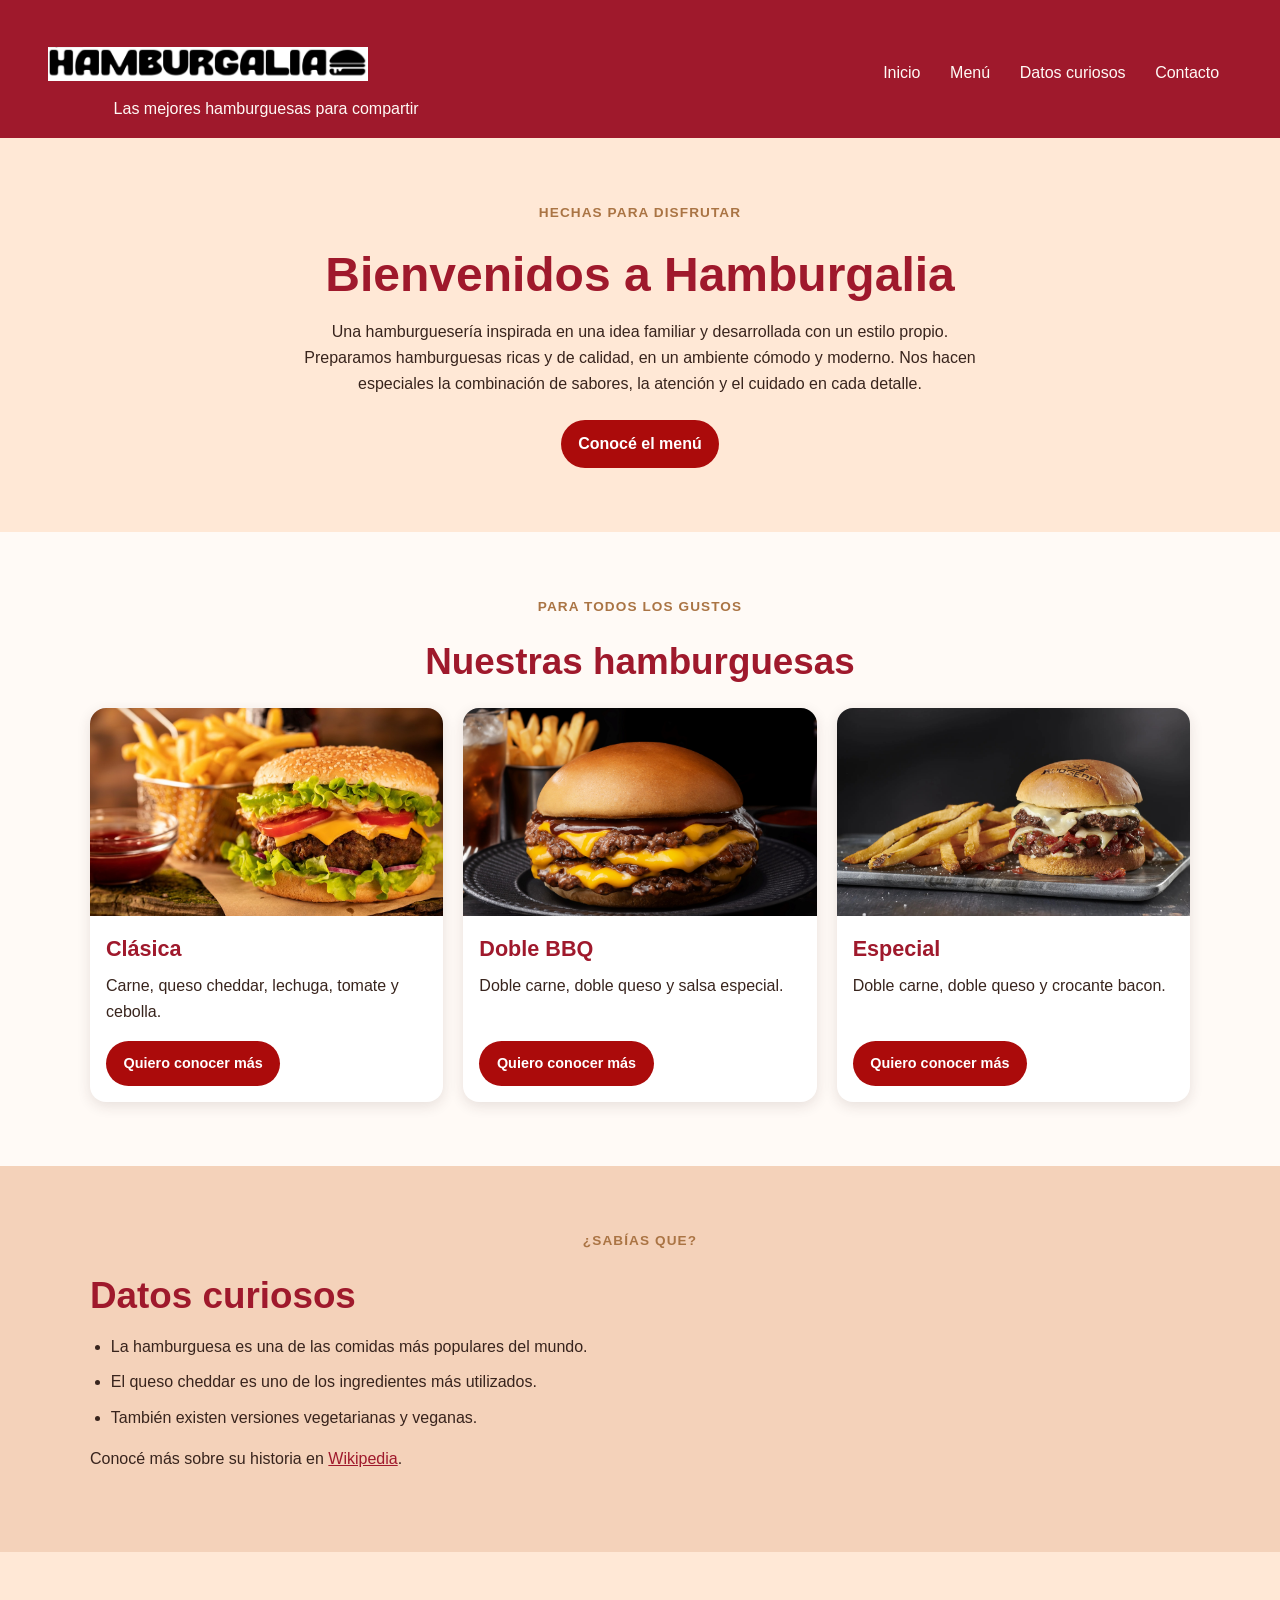
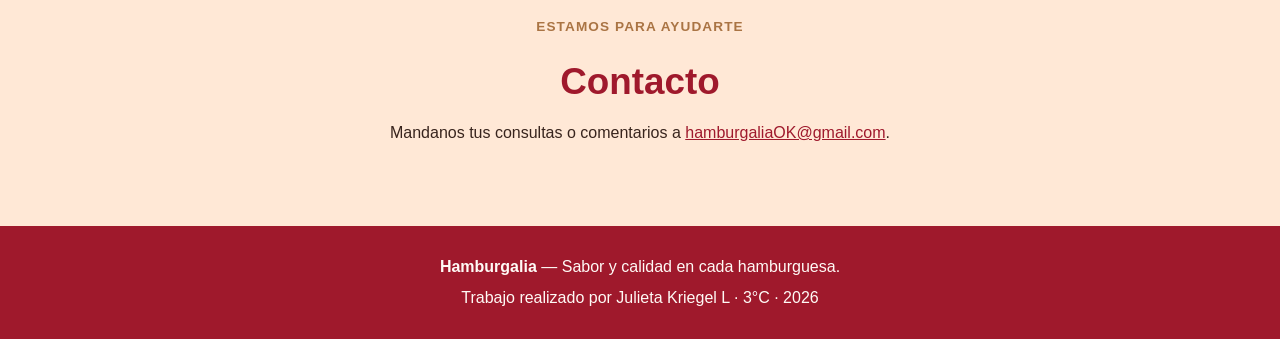
==== index.html @ 302d710f "." ====
<!DOCTYPE html>
<html lang="es">
<head>
    <meta charset="UTF-8">
    <meta name="viewport" content="width=device-width, initial-scale=1.0">
    <meta name="description" content="Hamburgalia: hamburguesas ricas para compartir.">
    <title>Hamburgalia | Sabor para compartir</title>
    <link rel="stylesheet" href="styles.css">
</head>
<body>
    <header class="encabezado" id="inicio">
        <a class="marca" href="#inicio" aria-label="Hamburgalia, inicio">
            <img src="LogoHam.png" alt="Logo de Hamburgalia">
        </a>
        <p class="eslogan">Las mejores hamburguesas para compartir</p>
        <nav class="navegacion" aria-label="Navegación principal">
            <ul>
                <li><a href="#inicio">Inicio</a></li>
                <li><a href="#menu">Menú</a></li>
                <li><a href="#datos-curiosos">Datos curiosos</a></li>
                <li><a href="#contacto">Contacto</a></li>
            </ul>
        </nav>
    </header>

    <main>
        <section class="bienvenida seccion" aria-labelledby="titulo-bienvenida">
            <p class="etiqueta">Hechas para disfrutar</p>
            <h1 id="titulo-bienvenida">Bienvenidos a Hamburgalia</h1>
            <p>Una hamburguesería inspirada en una idea familiar y desarrollada con un estilo propio. Preparamos hamburguesas ricas y de calidad, en un ambiente cómodo y moderno. Nos hacen especiales la combinación de sabores, la atención y el cuidado en cada detalle.</p>
            <a class="boton" href="#menu">Conocé el menú</a>
        </section>

        <section class="seccion menu" id="menu" aria-labelledby="titulo-menu">
            <p class="etiqueta">Para todos los gustos</p>
            <h2 id="titulo-menu">Nuestras hamburguesas</h2>
            <div class="tarjetas">
                <article class="tarjeta">
                    <img src="HamClasica.jpg" alt="Hamburguesa clásica con queso, lechuga y tomate" loading="lazy">
                    <div class="tarjeta-contenido">
                        <h3>Clásica</h3>
                        <p>Carne, queso cheddar, lechuga, tomate y cebolla.</p>
                        <a class="enlace-boton" href="#contacto">Quiero conocer más</a>
                    </div>
                </article>
                <article class="tarjeta">
                    <img src="HamDoble.jpg" alt="Hamburguesa doble con queso y salsa BBQ" loading="lazy">
                    <div class="tarjeta-contenido">
                        <h3>Doble BBQ</h3>
                        <p>Doble carne, doble queso y salsa especial.</p>
                        <a class="enlace-boton" href="#contacto">Quiero conocer más</a>
                    </div>
                </article>
                <article class="tarjeta">
                    <img src="HamEspecial.jpg" alt="Hamburguesa especial con doble carne, queso y bacon" loading="lazy">
                    <div class="tarjeta-contenido">
                        <h3>Especial</h3>
                        <p>Doble carne, doble queso y crocante bacon.</p>
                        <a class="enlace-boton" href="#contacto">Quiero conocer más</a>
                    </div>
                </article>
            </div>
        </section>

        <section class="seccion curiosidades" id="datos-curiosos" aria-labelledby="titulo-datos">
            <p class="etiqueta">¿Sabías que?</p>
            <h2 id="titulo-datos">Datos curiosos</h2>
            <ul>
                <li>La hamburguesa es una de las comidas más populares del mundo.</li>
                <li>El queso cheddar es uno de los ingredientes más utilizados.</li>
                <li>También existen versiones vegetarianas y veganas.</li>
            </ul>
            <p>Conocé más sobre su historia en <a href="https://es.wikipedia.org/wiki/Hamburguesa" target="_blank" rel="noopener noreferrer">Wikipedia</a>.</p>
        </section>

        <section class="seccion contacto" id="contacto" aria-labelledby="titulo-contacto">
            <p class="etiqueta">Estamos para ayudarte</p>
            <h2 id="titulo-contacto">Contacto</h2>
            <p>Mandanos tus consultas o comentarios a <a href="mailto:hamburgaliaOK@gmail.com">hamburgaliaOK@gmail.com</a>.</p>
        </section>
    </main>

    <footer class="pie">
        <p><strong>Hamburgalia</strong> — Sabor y calidad en cada hamburguesa.</p>
        <p>Trabajo realizado por Julieta Kriegel L · 3°C · 2026</p>
    </footer>
</body>
</html>
---- styles.css ----
:root {
    --crema: #FFE8D6;
    --rojo-oscuro: #9F192C;
    --rojo: #AB0B0B;
    --marron: #AA7444;
    --texto: #38241d;
    --blanco: #fffaf6;
    --fuente: "Rubik", Arial, sans-serif;
    --espacio: 1rem;
    --radio: 1rem;
}

* { box-sizing: border-box; }

html { scroll-behavior: smooth; }

body {
    margin: 0;
    background: var(--crema);
    color: var(--texto);
    font-family: var(--fuente);
    line-height: 1.6;
}

img { display: block; max-width: 100%; }

a { color: var(--rojo-oscuro); }
a:hover { color: var(--rojo); }
a:focus-visible, .boton:focus-visible, .enlace-boton:focus-visible {
    outline: 3px solid var(--marron);
    outline-offset: 3px;
}

.encabezado {
    padding: 1.5rem var(--espacio) 1rem;
    background: var(--rojo-oscuro);
    color: var(--blanco);
    text-align: center;
}

.marca {
    display: inline-flex;
    align-items: center;
    justify-content: center;
    gap: .6rem;
    color: var(--blanco);
    font-size: 1.8rem;
    font-weight: 800;
    text-decoration: none;
}

.marca img { width: 20rem; height: 5rem; object-fit: contain; }
.eslogan { margin: .2rem 0 1rem; }

.navegacion ul {
    display: flex;
    flex-direction: column;
    gap: .25rem;
    margin: 0;
    padding: 0;
    list-style: none;
}

.navegacion a {
    display: block;
    padding: .55rem .8rem;
    border-radius: 2rem;
    color: var(--blanco);
    text-decoration: none;
    transition: background-color .2s, transform .2s;
}

.navegacion a:hover { background: var(--rojo); transform: translateY(-2px); }

.seccion { padding: 3rem var(--espacio); }
.seccion h1, .seccion h2 { margin: 0 0 1rem; color: var(--rojo-oscuro); line-height: 1.2; }
.seccion h1 { font-size: clamp(2rem, 8vw, 3rem); }
.seccion h2 { font-size: clamp(1.7rem, 6vw, 2.3rem); }
.seccion p { max-width: 42rem; }

.bienvenida { text-align: center; }
.bienvenida > p:not(.etiqueta) { margin: 0 auto 1.5rem; }
.etiqueta {text-align: center; margin: 0 auto 1.4rem; color: var(--marron); font-size: .85rem; font-weight: 700; letter-spacing: .08em; text-transform: uppercase; }

.boton, .enlace-boton {
    display: inline-block;
    padding: .7rem 1.1rem;
    border-radius: 2rem;
    background: var(--rojo);
    color: white;
    font-weight: 600;
    text-decoration: none;
    transition: background-color .2s, transform .2s;
}

.boton:hover, .enlace-boton:hover { background: var(--rojo-oscuro); color: white; transform: translateY(-2px); }

.menu { background: var(--blanco); text-align: center; }
.menu > .etiqueta { margin-top: 0; }
.tarjetas { display: grid; grid-template-columns: 1fr; gap: 1.25rem; margin-top: 1.5rem; text-align: left; }
.tarjeta { overflow: hidden; border-radius: var(--radio); background: white; box-shadow: 0 4px 14px rgb(56 36 29 / 12%); }
.tarjeta img { width: 100%; height: 13rem; object-fit: cover; }
.tarjeta-contenido { padding: 1rem; }
.tarjeta h3 { margin: 0 0 .4rem; color: var(--rojo-oscuro); font-size: 1.35rem; }
.tarjeta p { min-height: 3.2rem; margin: 0 0 1rem; }
.enlace-boton { font-size: .9rem; }

.curiosidades { background: #f4d2ba; }
.curiosidades ul { padding-left: 1.3rem; }
.curiosidades li { margin-bottom: .6rem; }
.contacto { text-align: center; }
.contacto p { margin-right: auto; margin-left: auto; }
.pie { padding: 1.5rem var(--espacio); background: var(--rojo-oscuro); color: var(--blanco); text-align: center; }
.pie p { margin: .3rem 0; }

/* En tabletas, las tarjetas se acomodan en dos columnas. */
@media (min-width: 600px) {
    :root { --espacio: 2rem; }
    .navegacion ul { flex-direction: row; justify-content: center; flex-wrap: wrap; }
    .tarjetas { grid-template-columns: repeat(2, minmax(0, 1fr)); }
    .seccion { padding-top: 4rem; padding-bottom: 4rem; }
}

/* En computadoras, el menÃº queda horizontal y entran tres tarjetas por fila. */
@media (min-width: 900px) {
    :root { --espacio: 3rem; }
    .encabezado { display: grid; grid-template-columns: 1fr auto; align-items: center; text-align: left; }
    .marca { justify-content: flex-start; }
    .eslogan { grid-column: 1; margin: -.5rem 0 0 4.1rem; }
    .navegacion { grid-column: 2; grid-row: 1 / span 2; }
    .navegacion ul { justify-content: flex-end; }
    .tarjetas { grid-template-columns: repeat(3, minmax(0, 1fr)); max-width: 1100px; margin-right: auto; margin-left: auto; }
    .seccion { padding-right: max(var(--espacio), calc((100% - 1100px) / 2)); padding-left: max(var(--espacio), calc((100% - 1100px) / 2)); }
}
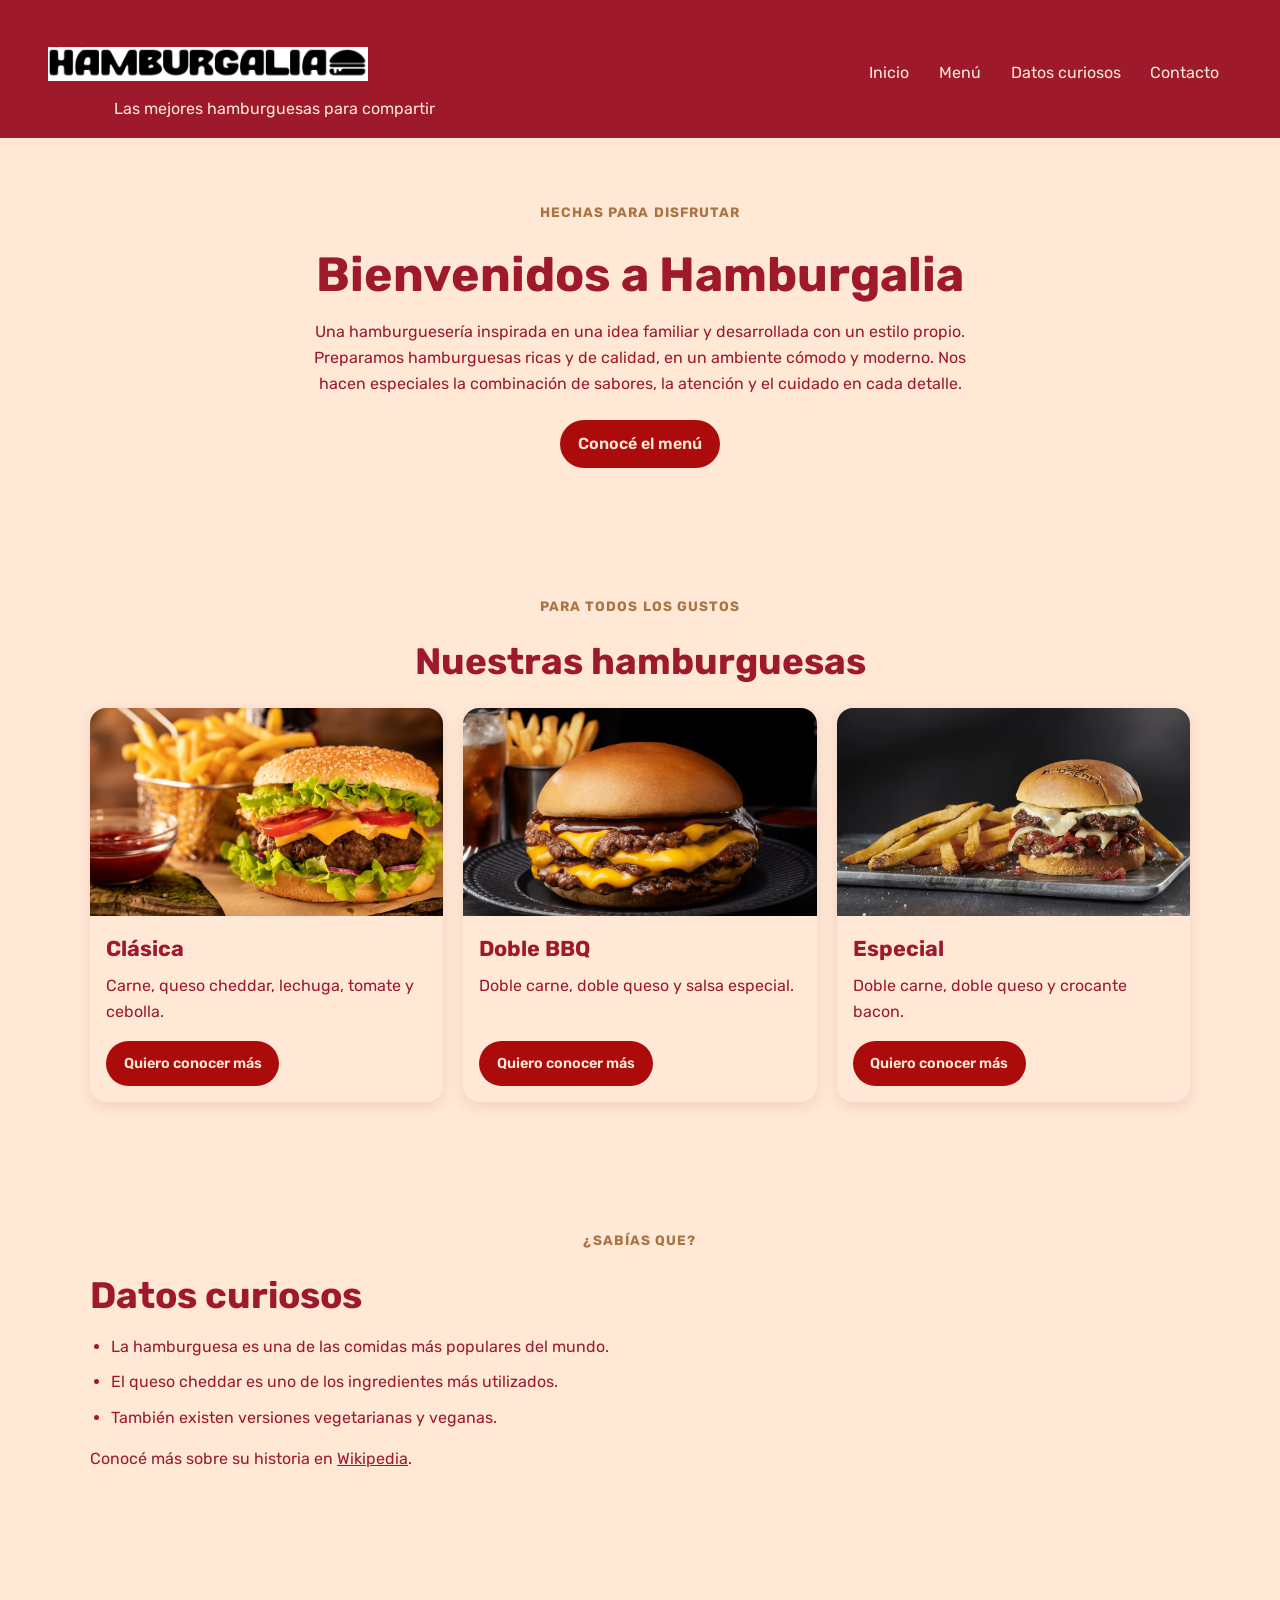
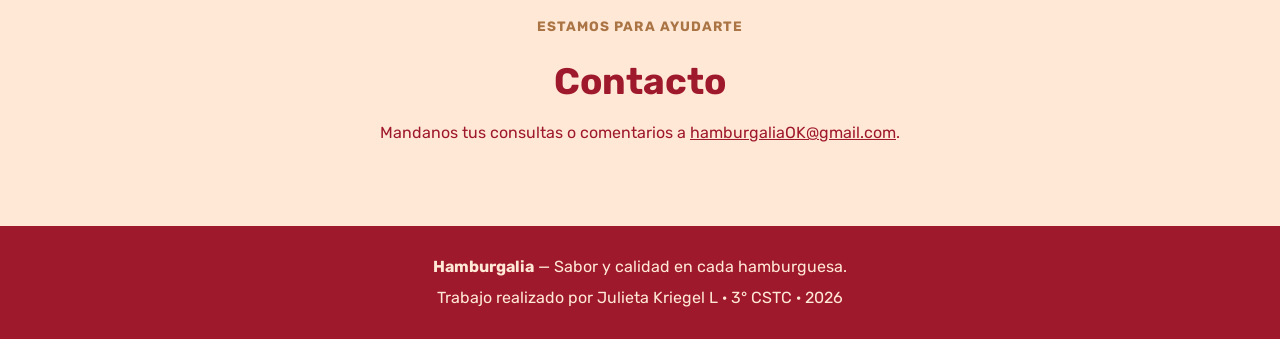
==== commit 3640083d: "entrega 4" ====
--- a/index.html
+++ b/index.html
@@ -5,6 +5,9 @@
     <meta name="viewport" content="width=device-width, initial-scale=1.0">
     <meta name="description" content="Hamburgalia: hamburguesas ricas para compartir.">
     <title>Hamburgalia | Sabor para compartir</title>
+    <link rel="preconnect" href="https://fonts.googleapis.com">
+    <link rel="preconnect" href="https://fonts.gstatic.com" crossorigin>
+    <link href="https://fonts.googleapis.com/css2?family=Rubik:wght@400;500;600;700&display=swap" rel="stylesheet">
     <link rel="stylesheet" href="styles.css">
 </head>
 <body>
@@ -82,7 +85,7 @@
 
     <footer class="pie">
         <p><strong>Hamburgalia</strong> — Sabor y calidad en cada hamburguesa.</p>
-        <p>Trabajo realizado por Julieta Kriegel L · 3°C · 2026</p>
+        <p>Trabajo realizado por Julieta Kriegel L · 3° CSTC · 2026</p>
     </footer>
 </body>
 </html>
--- a/styles.css
+++ b/styles.css
@@ -3,8 +3,8 @@
     --rojo-oscuro: #9F192C;
     --rojo: #AB0B0B;
     --marron: #AA7444;
-    --texto: #38241d;
-    --blanco: #fffaf6;
+    --texto: #9F192C;
+    --blanco: #FFE8D6;
     --fuente: "Rubik", Arial, sans-serif;
     --espacio: 1rem;
     --radio: 1rem;
@@ -80,32 +80,32 @@
 
 .bienvenida { text-align: center; }
 .bienvenida > p:not(.etiqueta) { margin: 0 auto 1.5rem; }
-.etiqueta {text-align: center; margin: 0 auto 1.4rem; color: var(--marron); font-size: .85rem; font-weight: 700; letter-spacing: .08em; text-transform: uppercase; }
+.etiqueta { text-align: center; margin: 0 auto 1.4rem; color: var(--marron); font-size: .85rem; font-weight: 700; letter-spacing: .08em; text-transform: uppercase; }
 
 .boton, .enlace-boton {
     display: inline-block;
     padding: .7rem 1.1rem;
     border-radius: 2rem;
     background: var(--rojo);
-    color: white;
+    color: var(--crema);
     font-weight: 600;
     text-decoration: none;
     transition: background-color .2s, transform .2s;
 }
 
-.boton:hover, .enlace-boton:hover { background: var(--rojo-oscuro); color: white; transform: translateY(-2px); }
+.boton:hover, .enlace-boton:hover { background: var(--rojo-oscuro); color: var(--crema); transform: translateY(-2px); }
 
 .menu { background: var(--blanco); text-align: center; }
 .menu > .etiqueta { margin-top: 0; }
 .tarjetas { display: grid; grid-template-columns: 1fr; gap: 1.25rem; margin-top: 1.5rem; text-align: left; }
-.tarjeta { overflow: hidden; border-radius: var(--radio); background: white; box-shadow: 0 4px 14px rgb(56 36 29 / 12%); }
+.tarjeta { overflow: hidden; border-radius: var(--radio); background: var(--crema); box-shadow: 0 4px 14px rgb(159 25 44 / 12%); }
 .tarjeta img { width: 100%; height: 13rem; object-fit: cover; }
 .tarjeta-contenido { padding: 1rem; }
 .tarjeta h3 { margin: 0 0 .4rem; color: var(--rojo-oscuro); font-size: 1.35rem; }
 .tarjeta p { min-height: 3.2rem; margin: 0 0 1rem; }
 .enlace-boton { font-size: .9rem; }
 
-.curiosidades { background: #f4d2ba; }
+.curiosidades { background: var(--crema); }
 .curiosidades ul { padding-left: 1.3rem; }
 .curiosidades li { margin-bottom: .6rem; }
 .contacto { text-align: center; }
@@ -121,7 +121,7 @@
     .seccion { padding-top: 4rem; padding-bottom: 4rem; }
 }
 
-/* En computadoras, el menÃº queda horizontal y entran tres tarjetas por fila. */
+/* En computadoras, el menú queda horizontal y entran tres tarjetas por fila. */
 @media (min-width: 900px) {
     :root { --espacio: 3rem; }
     .encabezado { display: grid; grid-template-columns: 1fr auto; align-items: center; text-align: left; }
@@ -131,4 +131,4 @@
     .navegacion ul { justify-content: flex-end; }
     .tarjetas { grid-template-columns: repeat(3, minmax(0, 1fr)); max-width: 1100px; margin-right: auto; margin-left: auto; }
     .seccion { padding-right: max(var(--espacio), calc((100% - 1100px) / 2)); padding-left: max(var(--espacio), calc((100% - 1100px) / 2)); }
-}
+}
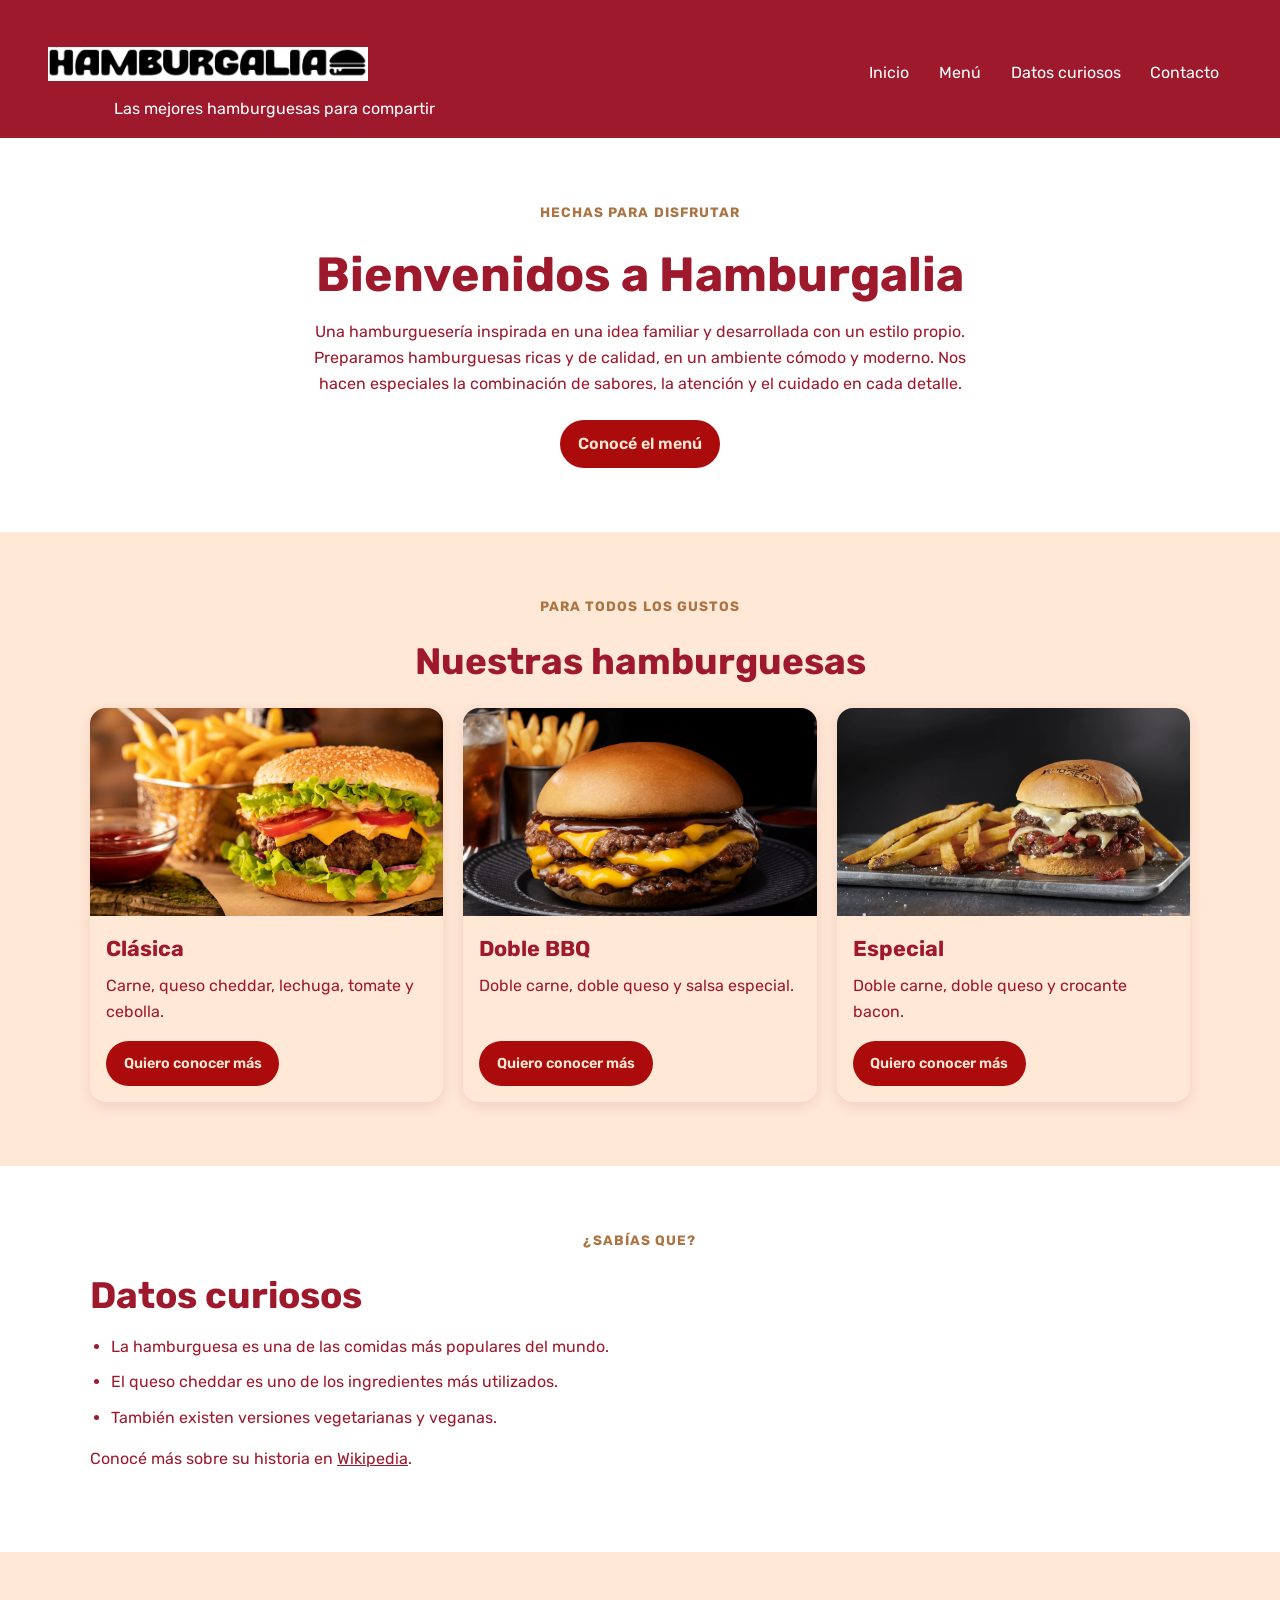
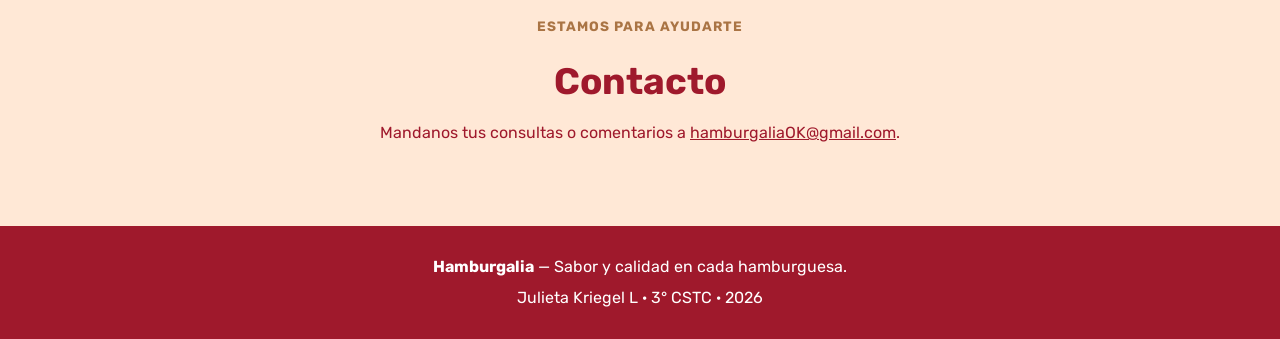
==== commit ae27381c: "entrega 4" ====
--- a/index.html
+++ b/index.html
@@ -13,7 +13,7 @@
 <body>
     <header class="encabezado" id="inicio">
         <a class="marca" href="#inicio" aria-label="Hamburgalia, inicio">
-            <img src="LogoHam.png" alt="Logo de Hamburgalia">
+            <img src="imagenes/LogoHam.png" alt="Logo de Hamburgalia">
         </a>
         <p class="eslogan">Las mejores hamburguesas para compartir</p>
         <nav class="navegacion" aria-label="Navegación principal">
@@ -39,7 +39,7 @@
             <h2 id="titulo-menu">Nuestras hamburguesas</h2>
             <div class="tarjetas">
                 <article class="tarjeta">
-                    <img src="HamClasica.jpg" alt="Hamburguesa clásica con queso, lechuga y tomate" loading="lazy">
+                    <img src="imagenes/HamClasica.jpg" alt="Hamburguesa clásica con queso, lechuga y tomate" loading="lazy">
                     <div class="tarjeta-contenido">
                         <h3>Clásica</h3>
                         <p>Carne, queso cheddar, lechuga, tomate y cebolla.</p>
@@ -47,7 +47,7 @@
                     </div>
                 </article>
                 <article class="tarjeta">
-                    <img src="HamDoble.jpg" alt="Hamburguesa doble con queso y salsa BBQ" loading="lazy">
+                    <img src="imagenes/HamDoble.jpg" alt="Hamburguesa doble con queso y salsa BBQ" loading="lazy">
                     <div class="tarjeta-contenido">
                         <h3>Doble BBQ</h3>
                         <p>Doble carne, doble queso y salsa especial.</p>
@@ -55,7 +55,7 @@
                     </div>
                 </article>
                 <article class="tarjeta">
-                    <img src="HamEspecial.jpg" alt="Hamburguesa especial con doble carne, queso y bacon" loading="lazy">
+                    <img src="imagenes/HamEspecial.jpg" alt="Hamburguesa especial con doble carne, queso y bacon" loading="lazy">
                     <div class="tarjeta-contenido">
                         <h3>Especial</h3>
                         <p>Doble carne, doble queso y crocante bacon.</p>
@@ -79,13 +79,13 @@
         <section class="seccion contacto" id="contacto" aria-labelledby="titulo-contacto">
             <p class="etiqueta">Estamos para ayudarte</p>
             <h2 id="titulo-contacto">Contacto</h2>
-            <p>Mandanos tus consultas o comentarios a <a href="mailto:hamburgaliaOK@gmail.com">hamburgaliaOK@gmail.com</a>.</p>
+            <p>Mandanos tus consultas o comentarios a <a href="https://mail.google.com/mail/?view=cm&amp;fs=1&amp;to=hamburgaliaOK%40gmail.com" target="_blank" rel="noopener noreferrer">hamburgaliaOK@gmail.com</a>.</p>
         </section>
     </main>
 
     <footer class="pie">
         <p><strong>Hamburgalia</strong> — Sabor y calidad en cada hamburguesa.</p>
-        <p>Trabajo realizado por Julieta Kriegel L · 3° CSTC · 2026</p>
+        <p>Julieta Kriegel L · 3° CSTC · 2026</p>
     </footer>
 </body>
 </html>
--- a/styles.css
+++ b/styles.css
@@ -4,7 +4,7 @@
     --rojo: #AB0B0B;
     --marron: #AA7444;
     --texto: #9F192C;
-    --blanco: #FFE8D6;
+    --blanco: #ffffff;
     --fuente: "Rubik", Arial, sans-serif;
     --espacio: 1rem;
     --radio: 1rem;
@@ -16,7 +16,7 @@
 
 body {
     margin: 0;
-    background: var(--crema);
+    background: var(--blanco);
     color: var(--texto);
     font-family: var(--fuente);
     line-height: 1.6;
@@ -95,7 +95,7 @@
 
 .boton:hover, .enlace-boton:hover { background: var(--rojo-oscuro); color: var(--crema); transform: translateY(-2px); }
 
-.menu { background: var(--blanco); text-align: center; }
+.menu { background: var(--crema); text-align: center; }
 .menu > .etiqueta { margin-top: 0; }
 .tarjetas { display: grid; grid-template-columns: 1fr; gap: 1.25rem; margin-top: 1.5rem; text-align: left; }
 .tarjeta { overflow: hidden; border-radius: var(--radio); background: var(--crema); box-shadow: 0 4px 14px rgb(159 25 44 / 12%); }
@@ -105,10 +105,10 @@
 .tarjeta p { min-height: 3.2rem; margin: 0 0 1rem; }
 .enlace-boton { font-size: .9rem; }
 
-.curiosidades { background: var(--crema); }
+.curiosidades { background: var(--blanco); }
 .curiosidades ul { padding-left: 1.3rem; }
 .curiosidades li { margin-bottom: .6rem; }
-.contacto { text-align: center; }
+.contacto { text-align: center; background: var(--crema);}
 .contacto p { margin-right: auto; margin-left: auto; }
 .pie { padding: 1.5rem var(--espacio); background: var(--rojo-oscuro); color: var(--blanco); text-align: center; }
 .pie p { margin: .3rem 0; }
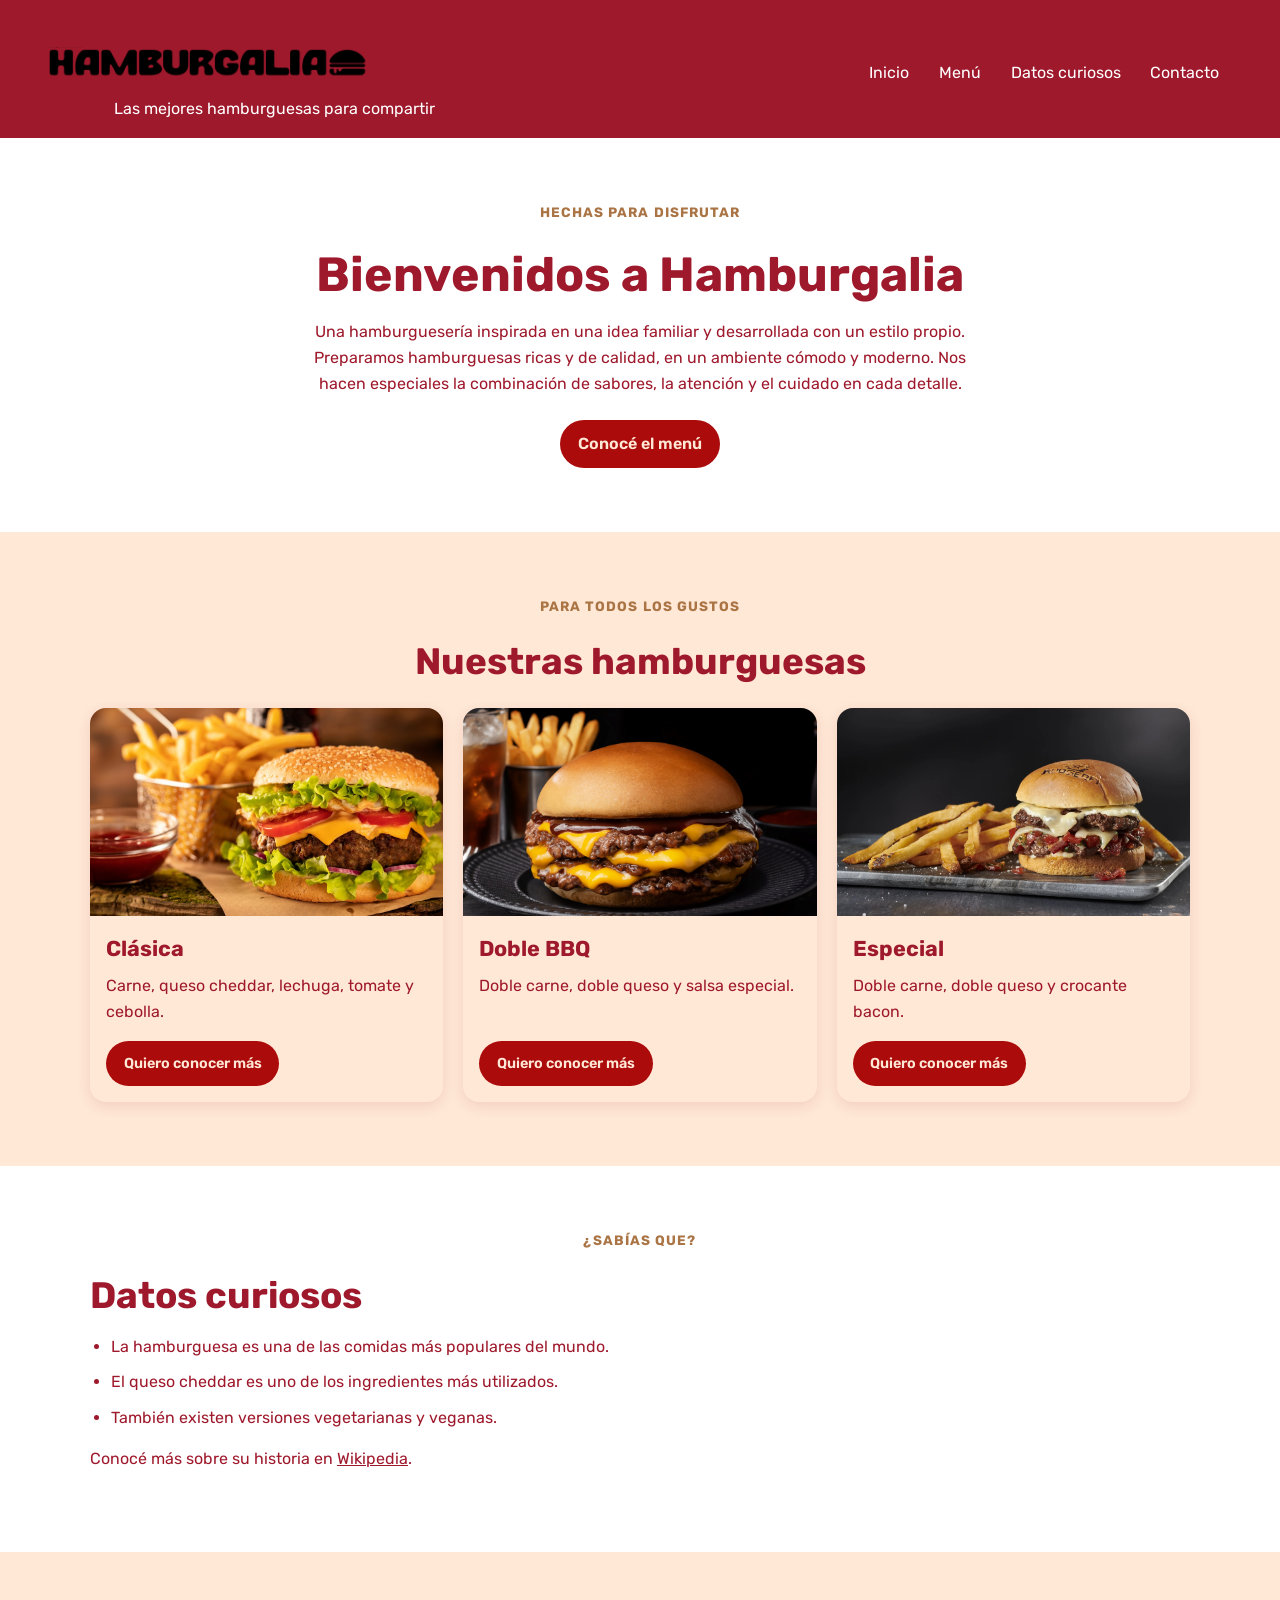
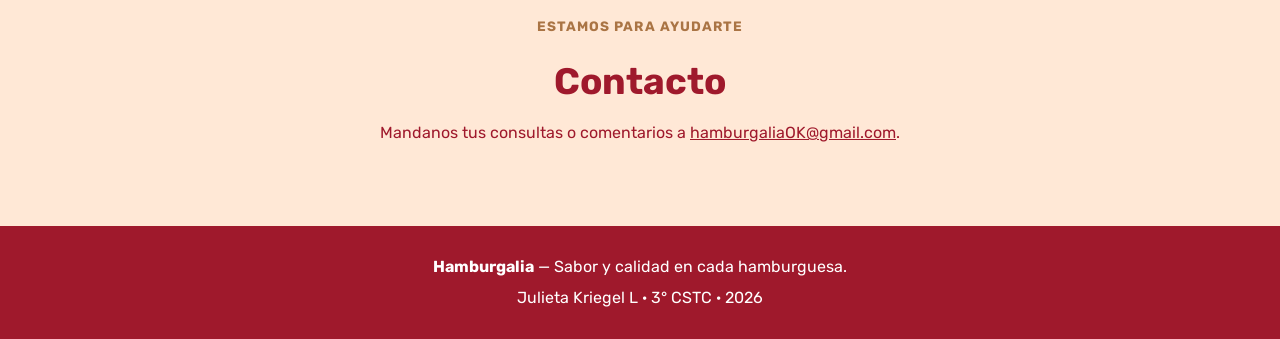
==== commit 72d44756: "entrega 4" ====
--- a/index.html
+++ b/index.html
@@ -13,7 +13,7 @@
 <body>
     <header class="encabezado" id="inicio">
         <a class="marca" href="#inicio" aria-label="Hamburgalia, inicio">
-            <img src="imagenes/LogoHam.png" alt="Logo de Hamburgalia">
+            <img src="imagenes/LogoHam_transparente.png" alt="Logo de Hamburgalia">
         </a>
         <p class="eslogan">Las mejores hamburguesas para compartir</p>
         <nav class="navegacion" aria-label="Navegación principal">
